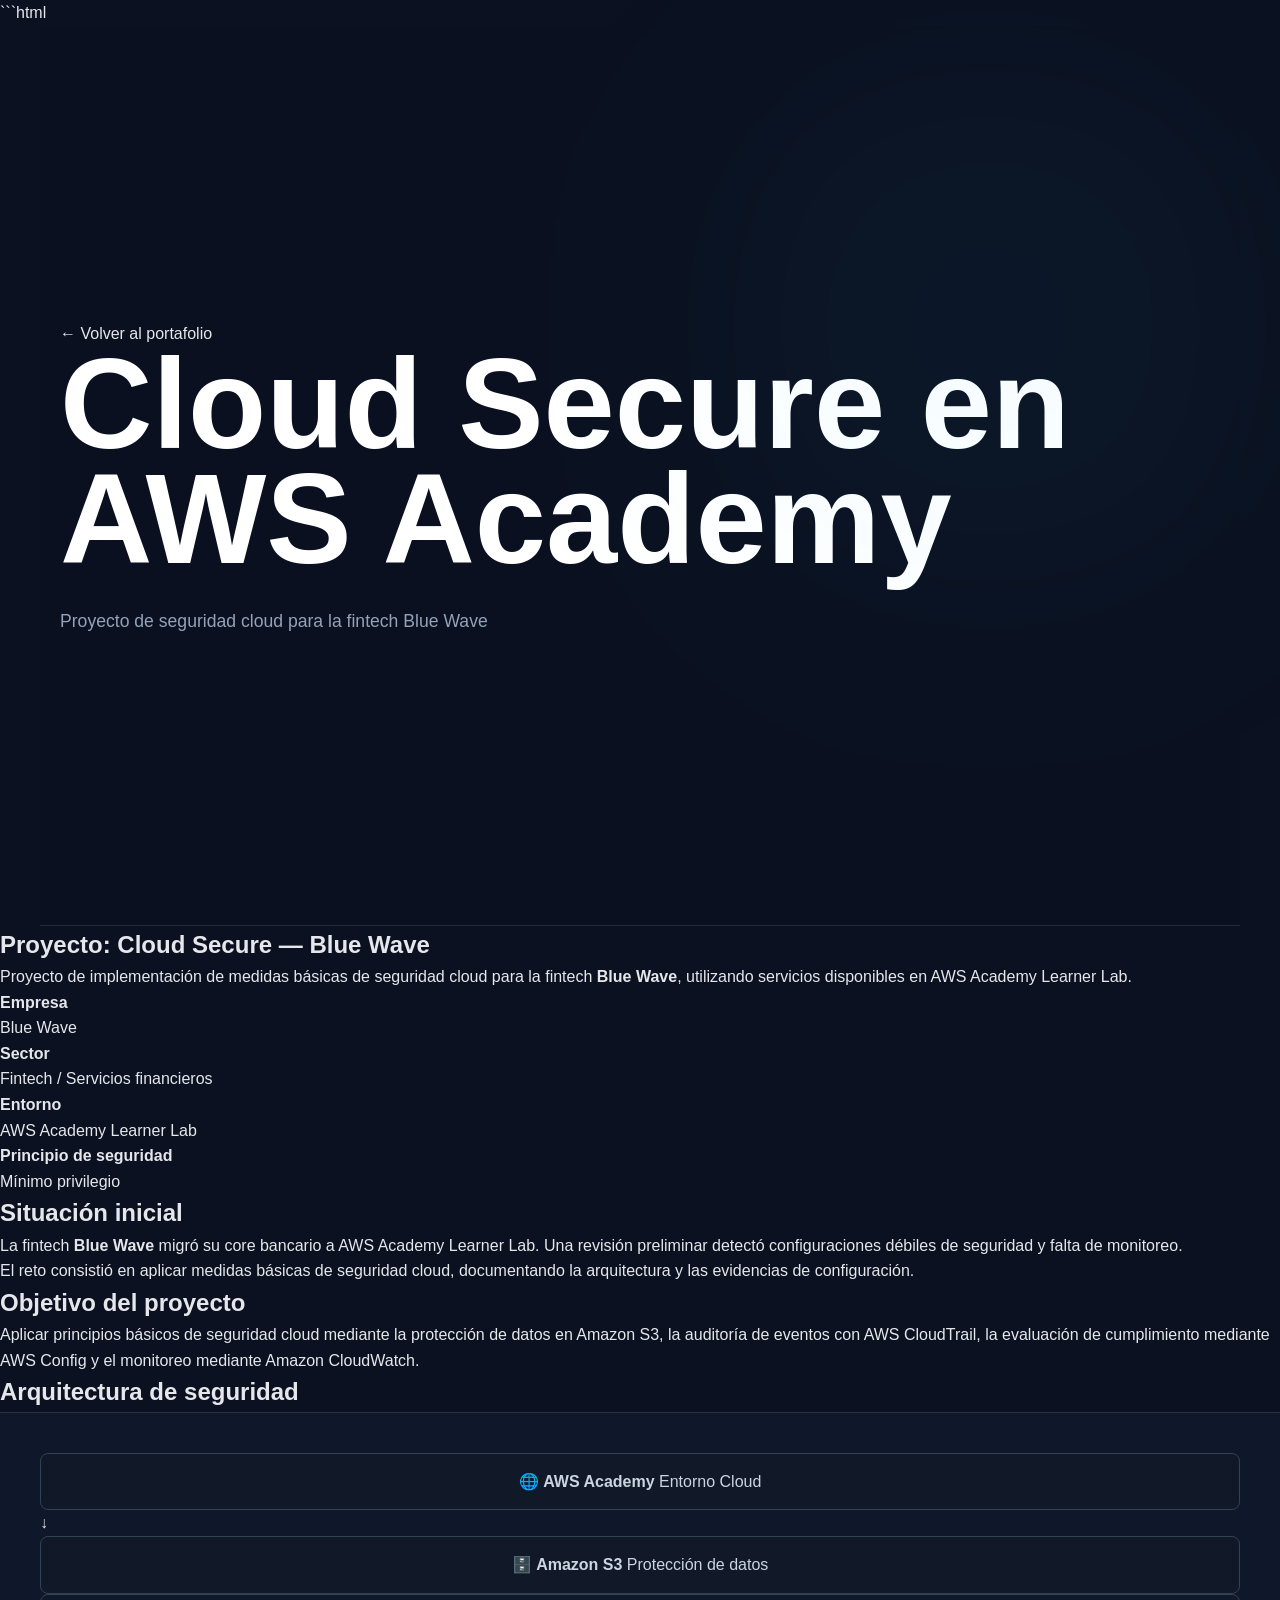
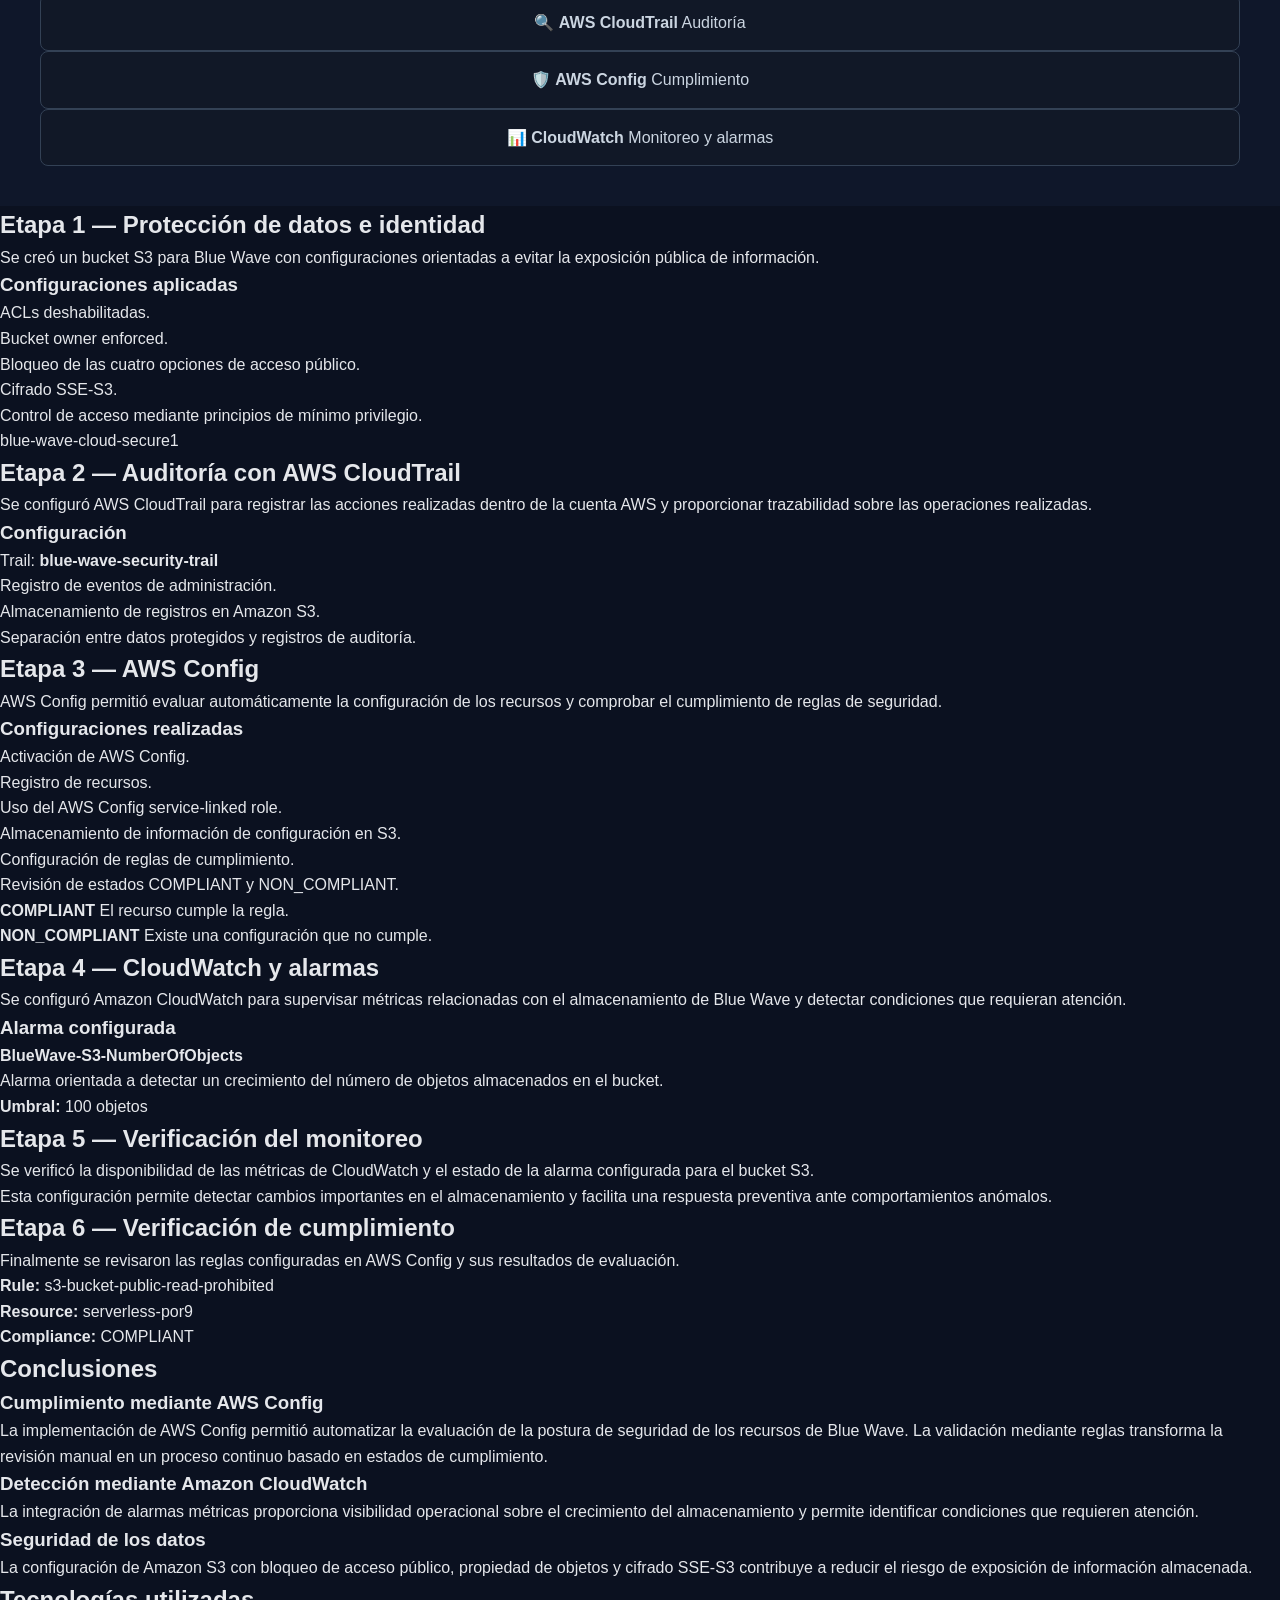
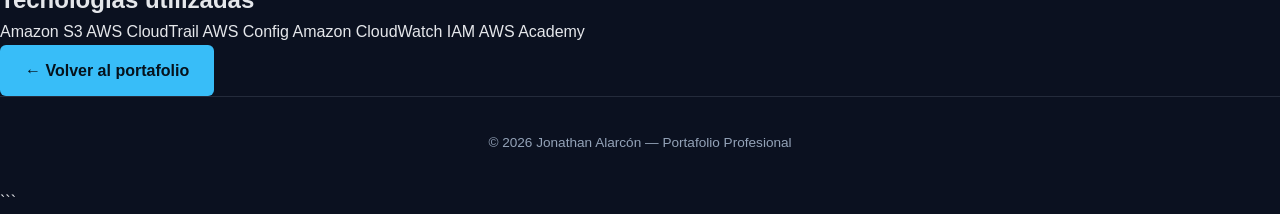
==== proyectos/cloud-secure.html @ 4b9383ff "Add Cloud Secure project HTML page This file contains the HTML structure for the 'Cloud Secure' proj" ====
```html
<!DOCTYPE html>
<html lang="es">
<head>
    <meta charset="UTF-8">
    <meta name="viewport" content="width=device-width, initial-scale=1.0">

    <title>Cloud Secure | Jonathan Alarcón</title>

    <link rel="stylesheet" href="../style.css">
</head>

<body>

    <!-- =========================
         ENCABEZADO
    ========================== -->
    <header class="hero">
        <div class="container">

            <a href="../index.html" class="back-link">
                ← Volver al portafolio
            </a>

            <h1>Cloud Secure en AWS Academy</h1>

            <p class="hero-subtitle">
                Proyecto de seguridad cloud para la fintech Blue Wave
            </p>

        </div>
    </header>


    <!-- =========================
         CONTENIDO PRINCIPAL
    ========================== -->
    <main class="container">

        <!-- INFORMACIÓN DEL PROYECTO -->
        <section class="project-section">

            <h2>Proyecto: Cloud Secure — Blue Wave</h2>

            <p>
                Proyecto de implementación de medidas básicas de seguridad
                cloud para la fintech <strong>Blue Wave</strong>, utilizando
                servicios disponibles en AWS Academy Learner Lab.
            </p>

            <div class="project-info">

                <div>
                    <strong>Empresa</strong>
                    <p>Blue Wave</p>
                </div>

                <div>
                    <strong>Sector</strong>
                    <p>Fintech / Servicios financieros</p>
                </div>

                <div>
                    <strong>Entorno</strong>
                    <p>AWS Academy Learner Lab</p>
                </div>

                <div>
                    <strong>Principio de seguridad</strong>
                    <p>Mínimo privilegio</p>
                </div>

            </div>

        </section>


        <!-- SITUACIÓN INICIAL -->
        <section class="project-section">

            <h2>Situación inicial</h2>

            <p>
                La fintech <strong>Blue Wave</strong> migró su core bancario
                a AWS Academy Learner Lab. Una revisión preliminar detectó
                configuraciones débiles de seguridad y falta de monitoreo.
            </p>

            <p>
                El reto consistió en aplicar medidas básicas de seguridad
                cloud, documentando la arquitectura y las evidencias de
                configuración.
            </p>

        </section>


        <!-- OBJETIVO -->
        <section class="project-section">

            <h2>Objetivo del proyecto</h2>

            <p>
                Aplicar principios básicos de seguridad cloud mediante la
                protección de datos en Amazon S3, la auditoría de eventos
                con AWS CloudTrail, la evaluación de cumplimiento mediante
                AWS Config y el monitoreo mediante Amazon CloudWatch.
            </p>

        </section>


        <!-- ARQUITECTURA -->
        <section class="project-section">

            <h2>Arquitectura de seguridad</h2>

            <div class="architecture">

                <div class="architecture-box">
                    🌐
                    <strong>AWS Academy</strong>
                    <span>Entorno Cloud</span>
                </div>

                <div class="architecture-arrow">↓</div>

                <div class="architecture-row">

                    <div class="architecture-box">
                        🗄️
                        <strong>Amazon S3</strong>
                        <span>Protección de datos</span>
                    </div>

                    <div class="architecture-box">
                        🔍
                        <strong>AWS CloudTrail</strong>
                        <span>Auditoría</span>
                    </div>

                    <div class="architecture-box">
                        🛡️
                        <strong>AWS Config</strong>
                        <span>Cumplimiento</span>
                    </div>

                    <div class="architecture-box">
                        📊
                        <strong>CloudWatch</strong>
                        <span>Monitoreo y alarmas</span>
                    </div>

                </div>

            </div>

        </section>


        <!-- ETAPA 1 -->
        <section class="project-section">

            <h2>Etapa 1 — Protección de datos e identidad</h2>

            <p>
                Se creó un bucket S3 para Blue Wave con configuraciones
                orientadas a evitar la exposición pública de información.
            </p>

            <h3>Configuraciones aplicadas</h3>

            <ul>
                <li>ACLs deshabilitadas.</li>
                <li>Bucket owner enforced.</li>
                <li>Bloqueo de las cuatro opciones de acceso público.</li>
                <li>Cifrado SSE-S3.</li>
                <li>Control de acceso mediante principios de mínimo privilegio.</li>
            </ul>

            <div class="code-box">
                blue-wave-cloud-secure1
            </div>

        </section>


        <!-- ETAPA 2 -->
        <section class="project-section">

            <h2>Etapa 2 — Auditoría con AWS CloudTrail</h2>

            <p>
                Se configuró AWS CloudTrail para registrar las acciones
                realizadas dentro de la cuenta AWS y proporcionar
                trazabilidad sobre las operaciones realizadas.
            </p>

            <h3>Configuración</h3>

            <ul>
                <li>Trail: <strong>blue-wave-security-trail</strong></li>
                <li>Registro de eventos de administración.</li>
                <li>Almacenamiento de registros en Amazon S3.</li>
                <li>Separación entre datos protegidos y registros de auditoría.</li>
            </ul>

        </section>


        <!-- ETAPA 3 -->
        <section class="project-section">

            <h2>Etapa 3 — AWS Config</h2>

            <p>
                AWS Config permitió evaluar automáticamente la configuración
                de los recursos y comprobar el cumplimiento de reglas de
                seguridad.
            </p>

            <h3>Configuraciones realizadas</h3>

            <ul>
                <li>Activación de AWS Config.</li>
                <li>Registro de recursos.</li>
                <li>Uso del AWS Config service-linked role.</li>
                <li>Almacenamiento de información de configuración en S3.</li>
                <li>Configuración de reglas de cumplimiento.</li>
                <li>Revisión de estados COMPLIANT y NON_COMPLIANT.</li>
            </ul>

            <div class="status-container">

                <div class="status compliant">
                    <strong>COMPLIANT</strong>
                    <span>El recurso cumple la regla.</span>
                </div>

                <div class="status non-compliant">
                    <strong>NON_COMPLIANT</strong>
                    <span>Existe una configuración que no cumple.</span>
                </div>

            </div>

        </section>


        <!-- ETAPA 4 -->
        <section class="project-section">

            <h2>Etapa 4 — CloudWatch y alarmas</h2>

            <p>
                Se configuró Amazon CloudWatch para supervisar métricas
                relacionadas con el almacenamiento de Blue Wave y detectar
                condiciones que requieran atención.
            </p>

            <h3>Alarma configurada</h3>

            <div class="alarm-card">

                <strong>BlueWave-S3-NumberOfObjects</strong>

                <p>
                    Alarma orientada a detectar un crecimiento del número
                    de objetos almacenados en el bucket.
                </p>

                <p>
                    <strong>Umbral:</strong> 100 objetos
                </p>

            </div>

        </section>


        <!-- ETAPA 5 -->
        <section class="project-section">

            <h2>Etapa 5 — Verificación del monitoreo</h2>

            <p>
                Se verificó la disponibilidad de las métricas de CloudWatch
                y el estado de la alarma configurada para el bucket S3.
            </p>

            <p>
                Esta configuración permite detectar cambios importantes en
                el almacenamiento y facilita una respuesta preventiva ante
                comportamientos anómalos.
            </p>

        </section>


        <!-- ETAPA 6 -->
        <section class="project-section">

            <h2>Etapa 6 — Verificación de cumplimiento</h2>

            <p>
                Finalmente se revisaron las reglas configuradas en AWS Config
                y sus resultados de evaluación.
            </p>

            <div class="compliance-example">

                <p>
                    <strong>Rule:</strong>
                    s3-bucket-public-read-prohibited
                </p>

                <p>
                    <strong>Resource:</strong>
                    serverless-por9
                </p>

                <p>
                    <strong>Compliance:</strong>
                    <span class="compliant-text">COMPLIANT</span>
                </p>

            </div>

        </section>


        <!-- CONCLUSIONES -->
        <section class="project-section">

            <h2>Conclusiones</h2>

            <h3>Cumplimiento mediante AWS Config</h3>

            <p>
                La implementación de AWS Config permitió automatizar la
                evaluación de la postura de seguridad de los recursos de
                Blue Wave. La validación mediante reglas transforma la
                revisión manual en un proceso continuo basado en estados
                de cumplimiento.
            </p>

            <h3>Detección mediante Amazon CloudWatch</h3>

            <p>
                La integración de alarmas métricas proporciona visibilidad
                operacional sobre el crecimiento del almacenamiento y permite
                identificar condiciones que requieren atención.
            </p>

            <h3>Seguridad de los datos</h3>

            <p>
                La configuración de Amazon S3 con bloqueo de acceso público,
                propiedad de objetos y cifrado SSE-S3 contribuye a reducir
                el riesgo de exposición de información almacenada.
            </p>

        </section>


        <!-- TECNOLOGÍAS -->
        <section class="project-section">

            <h2>Tecnologías utilizadas</h2>

            <div class="tech-list">

                <span>Amazon S3</span>
                <span>AWS CloudTrail</span>
                <span>AWS Config</span>
                <span>Amazon CloudWatch</span>
                <span>IAM</span>
                <span>AWS Academy</span>

            </div>

        </section>


        <!-- VOLVER -->
        <section class="project-navigation">

            <a href="../index.html" class="btn">
                ← Volver al portafolio
            </a>

        </section>

    </main>


    <!-- PIE -->
    <footer>

        <p>
            © 2026 Jonathan Alarcón — Portafolio Profesional
        </p>

    </footer>

</body>
</html>
```
---- style.css ----
* {
    margin: 0;
    padding: 0;
    box-sizing: border-box;
}

html {
    scroll-behavior: smooth;
}

body {
    font-family: Arial, Helvetica, sans-serif;
    background: #0b1120;
    color: #e5e7eb;
    line-height: 1.6;
}


/* =========================
   VARIABLES
========================= */

:root {
    --background: #0b1120;
    --background-light: #111827;
    --card: #172033;
    --primary: #38bdf8;
    --primary-dark: #0284c7;
    --secondary: #22d3ee;
    --text: #e5e7eb;
    --text-muted: #94a3b8;
    --border: rgba(148, 163, 184, 0.18);
}


/* =========================
   GENERAL
========================= */

a {
    color: inherit;
    text-decoration: none;
}

section {
    scroll-margin-top: 90px;
}


/* =========================
   NAVBAR
========================= */

header {
    position: fixed;
    top: 0;
    left: 0;
    width: 100%;
    z-index: 1000;

    background: rgba(11, 17, 32, 0.92);
    backdrop-filter: blur(10px);

    border-bottom: 1px solid var(--border);
}

.navbar {
    max-width: 1200px;
    margin: auto;

    padding: 20px;

    display: flex;
    justify-content: space-between;
    align-items: center;
}

.logo {
    font-size: 1.3rem;
    font-weight: bold;
    color: white;
}

.logo::before {
    content: "< ";
    color: var(--primary);
}

.logo::after {
    content: " />";
    color: var(--primary);
}

.nav-links {
    list-style: none;

    display: flex;
    gap: 25px;
}

.nav-links a {
    color: var(--text-muted);
    font-size: 0.95rem;

    transition: 0.3s;
}

.nav-links a:hover {
    color: var(--primary);
}


/* =========================
   HERO
========================= */

.hero {
    min-height: 100vh;

    display: flex;
    align-items: center;

    max-width: 1200px;
    margin: auto;

    padding: 120px 20px 80px;

    position: relative;
}

.hero::before {
    content: "";

    position: absolute;

    width: 400px;
    height: 400px;

    background: var(--primary);

    filter: blur(150px);

    opacity: 0.08;

    top: 100px;
    right: 50px;

    pointer-events: none;
}

.hero-content {
    max-width: 850px;
}

.hero-tag {
    color: var(--primary);

    font-size: 0.9rem;
    font-weight: bold;

    letter-spacing: 3px;

    margin-bottom: 20px;
}

.hero h1 {
    font-size: clamp(4rem, 10vw, 8rem);

    line-height: 0.9;

    margin-bottom: 30px;

    color: white;
}

.hero h1 span {
    color: var(--primary);
}

.hero h2 {
    font-size: 1.5rem;

    font-weight: normal;

    color: #cbd5e1;

    margin-bottom: 25px;
}

.hero p {
    max-width: 700px;

    color: var(--text-muted);

    font-size: 1.1rem;

    margin-bottom: 35px;
}


/* =========================
   BUTTONS
========================= */

.hero-buttons {
    display: flex;
    gap: 15px;

    flex-wrap: wrap;
}

.btn {
    display: inline-block;

    padding: 13px 25px;

    background: var(--primary);

    color: #06121c;

    font-weight: bold;

    border-radius: 6px;

    transition: 0.3s;
}

.btn:hover {
    background: var(--secondary);

    transform: translateY(-2px);
}

.btn-outline {
    background: transparent;

    border: 1px solid var(--primary);

    color: var(--primary);
}

.btn-outline:hover {
    background: var(--primary);

    color: #06121c;
}


/* =========================
   SECTIONS
========================= */

.section {
    max-width: 1200px;

    margin: auto;

    padding: 100px 20px;
}

.section-title {
    display: flex;

    align-items: center;

    gap: 15px;

    margin-bottom: 50px;
}

.section-title span {
    color: var(--primary);

    font-weight: bold;

    font-size: 0.9rem;
}

.section-title h2 {
    font-size: 2.5rem;

    color: white;
}


/* =========================
   ABOUT
========================= */

.about-content {
    max-width: 850px;
}

.about-content p {
    color: var(--text-muted);

    font-size: 1.05rem;

    margin-bottom: 20px;
}


/* =========================
   EXPERIENCE
========================= */

.experience-grid {
    display: grid;

    grid-template-columns:
        repeat(3, 1fr);

    gap: 20px;
}

.card {
    background: var(--card);

    border: 1px solid var(--border);

    border-radius: 10px;

    padding: 30px;

    transition: 0.3s;
}

.card:hover {
    transform: translateY(-5px);

    border-color: var(--primary);
}

.card h3 {
    color: white;

    font-size: 1.2rem;

    margin-bottom: 10px;
}

.card h4 {
    color: var(--primary);

    font-size: 0.9rem;

    margin-bottom: 20px;
}

.card p {
    color: var(--text-muted);
}


/* =========================
   SKILLS
========================= */

.skills-grid {
    display: grid;

    grid-template-columns:
        repeat(4, 1fr);

    gap: 20px;
}

.skill {
    background: var(--card);

    border: 1px solid var(--border);

    padding: 25px;

    border-radius: 10px;

    transition: 0.3s;
}

.skill:hover {
    border-color: var(--primary);

    transform: translateY(-4px);
}

.skill h3 {
    color: white;

    margin-bottom: 10px;
}

.skill p {
    color: var(--text-muted);

    font-size: 0.9rem;
}


/* =========================
   CERTIFICATIONS
========================= */

.certifications {
    display: grid;

    grid-template-columns:
        repeat(3, 1fr);

    gap: 20px;
}

.certification {
    padding: 25px;

    background: var(--card);

    border-left: 3px solid var(--primary);

    border-radius: 6px;
}

.certification strong {
    color: var(--primary);

    display: block;

    margin-bottom: 8px;
}

.certification p {
    color: var(--text-muted);
}


/* =========================
   PROJECT
========================= */

.projects-section {
    background: rgba(17, 24, 39, 0.35);
}

.project-card {
    background: var(--card);

    border: 1px solid var(--border);

    border-radius: 15px;

    overflow: hidden;
}

.project-header {
    padding: 40px;

    border-bottom: 1px solid var(--border);
}

.project-label {
    color: var(--primary);

    font-size: 0.8rem;

    letter-spacing: 2px;

    font-weight: bold;

    margin-bottom: 10px;
}

.project-header h3 {
    font-size: 3rem;

    color: white;

    margin-bottom: 5px;
}

.project-subtitle {
    color: var(--text-muted);

    font-size: 1.2rem;
}

.project-content {
    padding: 40px;

    display: grid;

    grid-template-columns:
        2fr 1fr;

    gap: 40px;
}

.project-description p {
    color: var(--text-muted);

    margin-bottom: 20px;
}

.project-technologies {
    display: flex;

    flex-wrap: wrap;

    gap: 10px;

    align-content: flex-start;
}

.project-technologies span {
    padding: 8px 12px;

    background: #0f172a;

    border: 1px solid var(--border);

    border-radius: 5px;

    color: var(--primary);

    font-size: 0.8rem;
}


/* =========================
   ARCHITECTURE
========================= */

.architecture {
    padding: 40px;

    background: #0f172a;

    border-top: 1px solid var(--border);
}

.architecture h4 {
    text-align: center;

    color: white;

    font-size: 1.4rem;

    margin-bottom: 30px;
}

.architecture-flow {
    display: flex;

    flex-direction: column;

    align-items: center;

    gap: 10px;
}

.architecture-box {
    min-width: 230px;

    padding: 15px 25px;

    text-align: center;

    background: var(--background-light);

    border: 1px solid #334155;

    border-radius: 8px;

    color: #cbd5e1;
}

.architecture-box.highlight {
    border-color: var(--primary);

    color: var(--primary);

    box-shadow:
        0 0 20px
        rgba(56, 189, 248, 0.08);
}

.arrow {
    color: var(--primary);

    font-size: 1.4rem;
}

.services {
    display: flex;

    gap: 30px;

    width: 100%;

    justify-content: center;
}


/* =========================
   PROJECT FOOTER
========================= */

.project-footer {
    padding: 30px 40px;

    border-top: 1px solid var(--border);

    display: flex;

    align-items: center;

    justify-content: space-between;
}

.project-footer p {
    color: var(--text-muted);
}


/* =========================
   CONTACT
========================= */

.contact-section {
    text-align: center;
}

.contact-content {
    max-width: 650px;

    margin: auto;
}

.contact-content h3 {
    font-size: 2.5rem;

    color: white;

    margin-bottom: 20px;
}

.contact-content p {
    color: var(--text-muted);

    margin-bottom: 30px;
}


/* =========================
   FOOTER
========================= */

footer {
    padding: 30px 20px;

    text-align: center;

    border-top: 1px solid var(--border);

    color: var(--text-muted);

    font-size: 0.85rem;
}

footer p {
    margin: 5px;
}


/* =========================
   RESPONSIVE
========================= */

@media (max-width: 900px) {

    .nav-links {
        display: none;
    }

    .experience-grid {
        grid-template-columns: 1fr;
    }

    .skills-grid {
        grid-template-columns:
            repeat(2, 1fr);
    }

    .certifications {
        grid-template-columns:
            repeat(2, 1fr);
    }

    .project-content {
        grid-template-columns: 1fr;
    }

}


@media (max-width: 600px) {

    .hero h1 {
        font-size: 4rem;
    }

    .hero h2 {
        font-size: 1.2rem;
    }

    .section {
        padding: 70px 20px;
    }

    .section-title h2 {
        font-size: 2rem;
    }

    .skills-grid {
        grid-template-columns: 1fr;
    }

    .certifications {
        grid-template-columns: 1fr;
    }

    .services {
        flex-direction: column;

        align-items: center;
    }

    .project-header,
    .project-content,
    .architecture {
        padding: 25px;
    }

    .project-header h3 {
        font-size: 2.3rem;
    }

    .project-footer {
        padding: 25px;

        flex-direction: column;

        gap: 20px;
    }

}
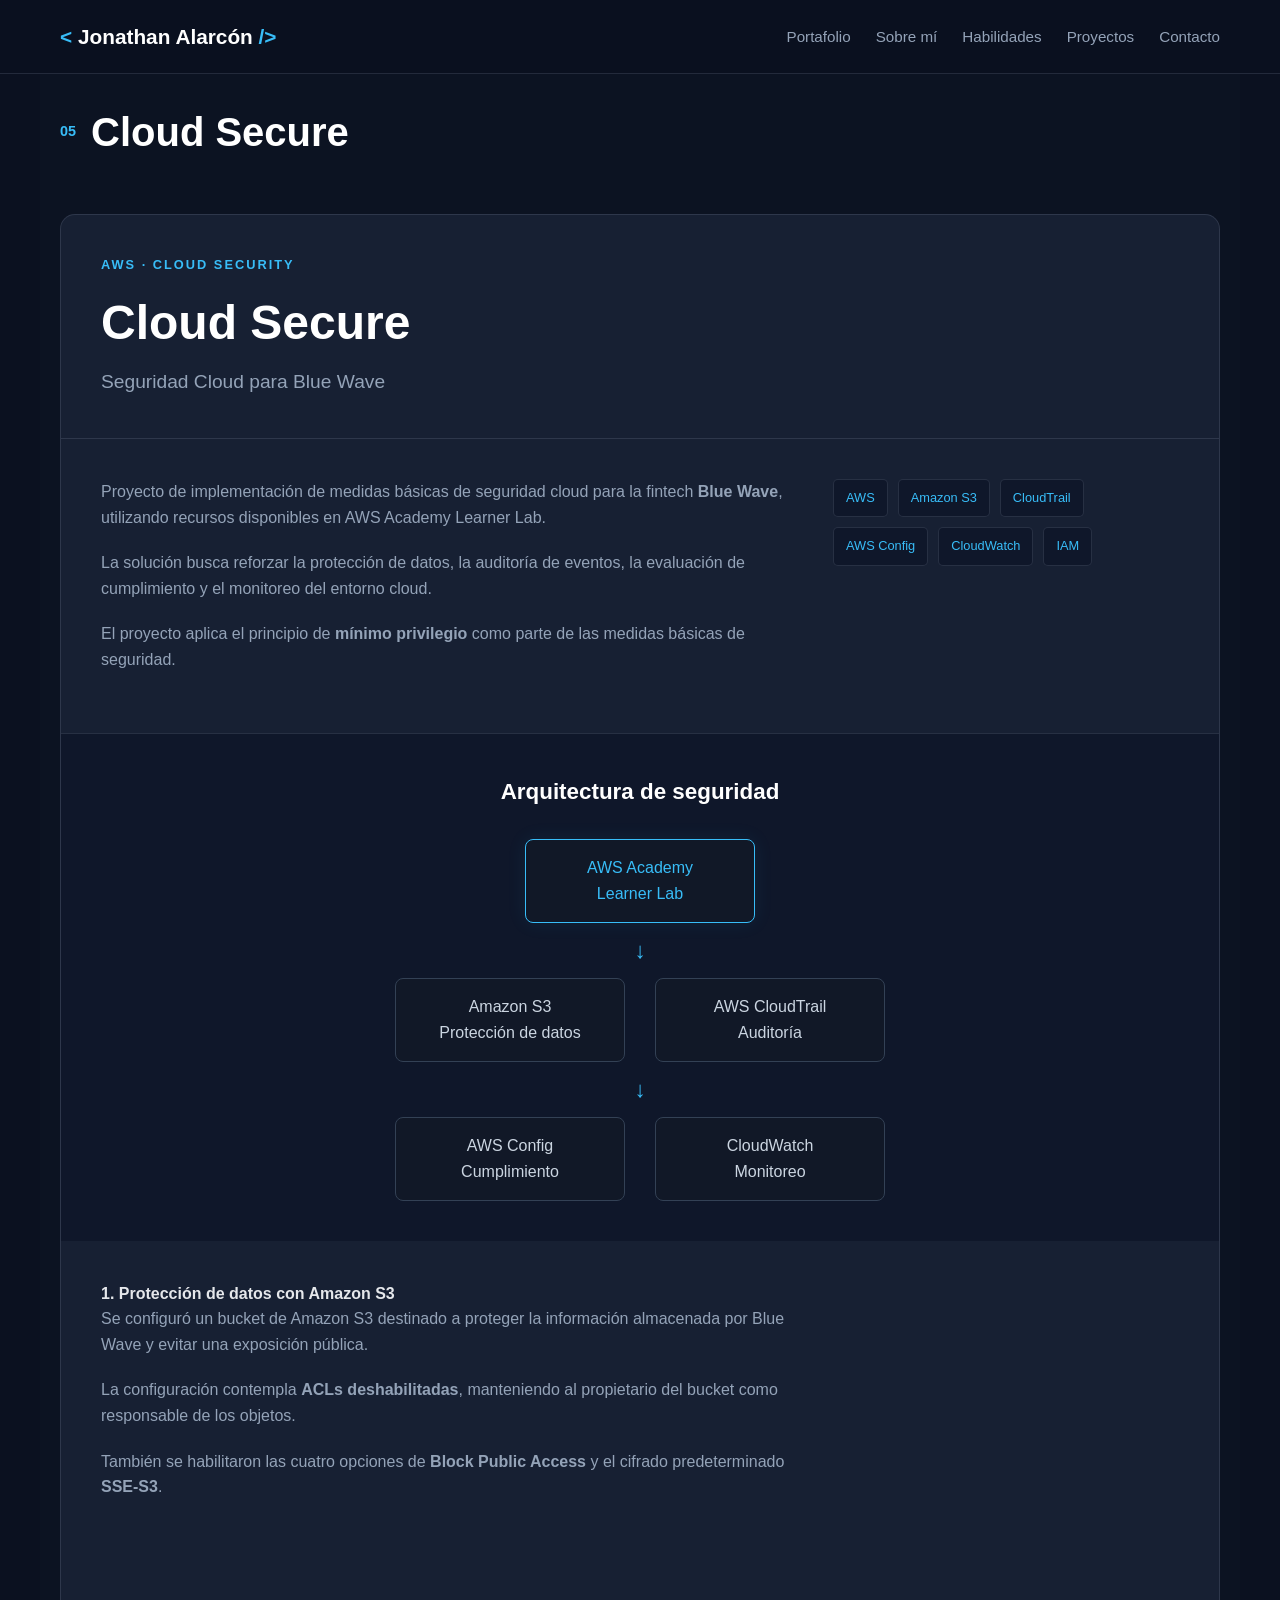
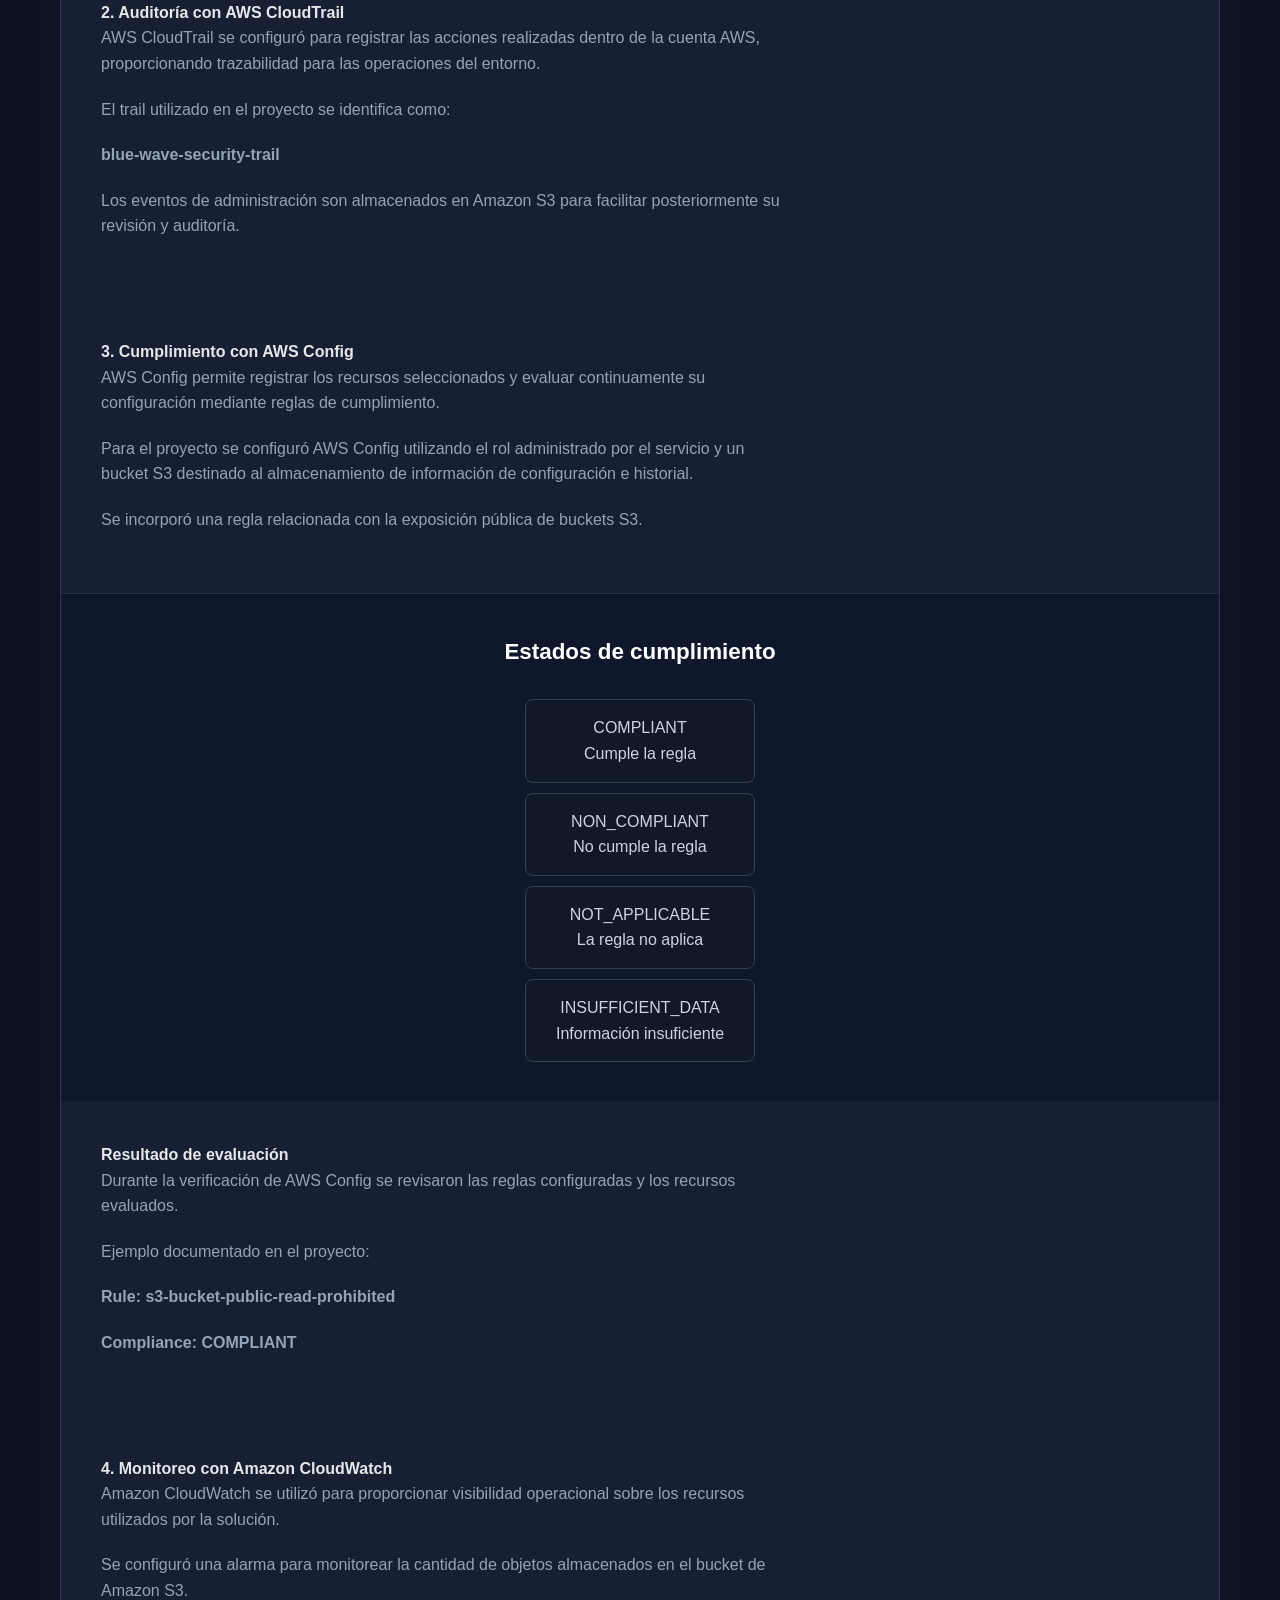
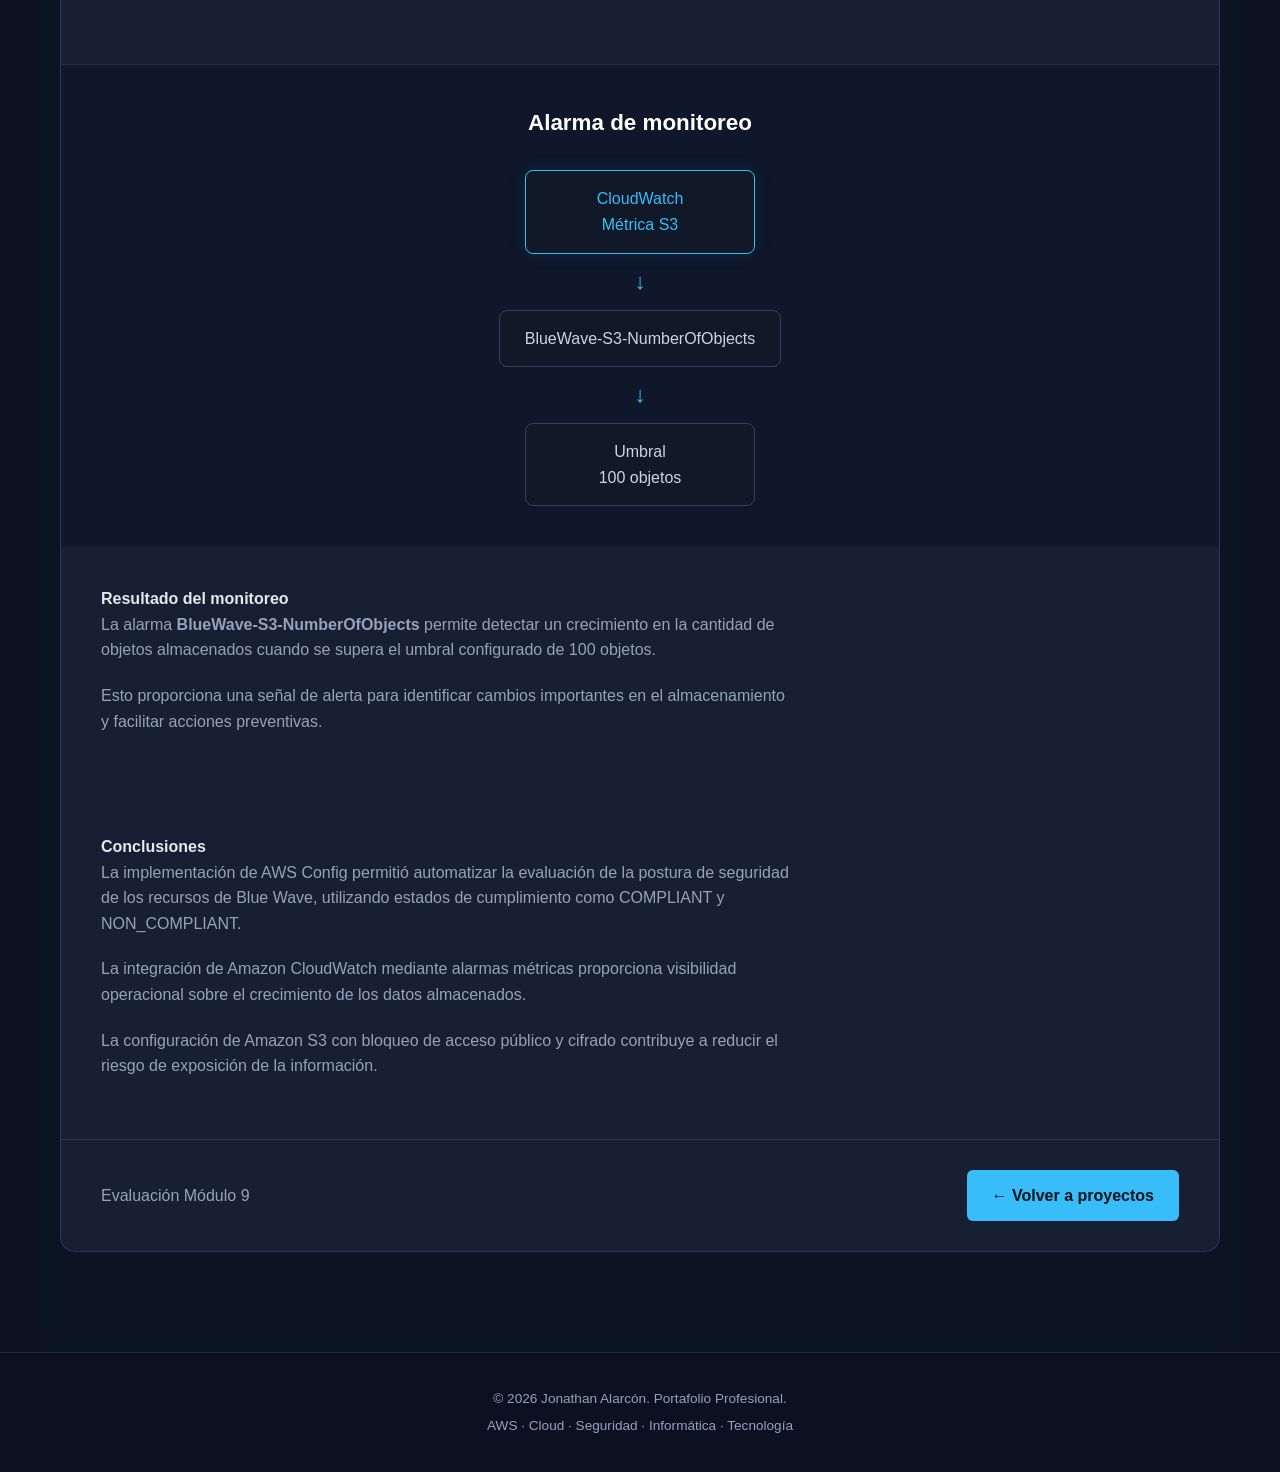
==== commit 5dbfdb4a: "Refactor cloud-secure.html structure and content" ====
--- a/proyectos/cloud-secure.html
+++ b/proyectos/cloud-secure.html
@@ -1,408 +1,681 @@
-```html
 <!DOCTYPE html>
 <html lang="es">
+
 <head>
+
     <meta charset="UTF-8">
+
     <meta name="viewport" content="width=device-width, initial-scale=1.0">
 
     <title>Cloud Secure | Jonathan Alarcón</title>
 
+    <meta name="description"
+          content="Proyecto Cloud Secure en AWS Academy para la fintech Blue Wave. Seguridad, auditoría, cumplimiento y monitoreo cloud.">
+
     <link rel="stylesheet" href="../style.css">
+
 </head>
 
+
 <body>
 
     <!-- =========================
-         ENCABEZADO
+         NAVEGACIÓN
     ========================== -->
-    <header class="hero">
-        <div class="container">
-
-            <a href="../index.html" class="back-link">
-                ← Volver al portafolio
-            </a>
-
-            <h1>Cloud Secure en AWS Academy</h1>
-
-            <p class="hero-subtitle">
-                Proyecto de seguridad cloud para la fintech Blue Wave
-            </p>
-
-        </div>
+
+    <header>
+
+        <nav class="navbar">
+
+            <div class="logo">
+                Jonathan Alarcón
+            </div>
+
+            <ul class="nav-links">
+
+                <li>
+                    <a href="../index.html">
+                        Portafolio
+                    </a>
+                </li>
+
+                <li>
+                    <a href="../index.html#sobre-mi">
+                        Sobre mí
+                    </a>
+                </li>
+
+                <li>
+                    <a href="../index.html#habilidades">
+                        Habilidades
+                    </a>
+                </li>
+
+                <li>
+                    <a href="../index.html#proyectos">
+                        Proyectos
+                    </a>
+                </li>
+
+                <li>
+                    <a href="../index.html#contacto">
+                        Contacto
+                    </a>
+                </li>
+
+            </ul>
+
+        </nav>
+
     </header>
 
 
+    <main>
+
+        <!-- =========================
+             CABECERA DEL PROYECTO
+        ========================== -->
+
+        <section class="section projects-section">
+
+            <div class="section-title">
+
+                <span>05</span>
+
+                <h2>Cloud Secure</h2>
+
+            </div>
+
+
+            <article class="project-card">
+
+
+                <!-- =========================
+                     PROJECT HEADER
+                ========================== -->
+
+                <div class="project-header">
+
+                    <p class="project-label">
+                        AWS · CLOUD SECURITY
+                    </p>
+
+                    <h3>
+                        Cloud Secure
+                    </h3>
+
+                    <p class="project-subtitle">
+                        Seguridad Cloud para Blue Wave
+                    </p>
+
+                </div>
+
+
+                <!-- =========================
+                     PROJECT CONTENT
+                ========================== -->
+
+                <div class="project-content">
+
+
+                    <div class="project-description">
+
+                        <p>
+                            Proyecto de implementación de medidas básicas
+                            de seguridad cloud para la fintech
+                            <strong>Blue Wave</strong>, utilizando
+                            recursos disponibles en AWS Academy Learner Lab.
+                        </p>
+
+                        <p>
+                            La solución busca reforzar la protección de datos,
+                            la auditoría de eventos, la evaluación de
+                            cumplimiento y el monitoreo del entorno cloud.
+                        </p>
+
+                        <p>
+                            El proyecto aplica el principio de
+                            <strong>mínimo privilegio</strong> como parte
+                            de las medidas básicas de seguridad.
+                        </p>
+
+                    </div>
+
+
+                    <!-- TECNOLOGÍAS -->
+
+                    <div class="project-technologies">
+
+                        <span>AWS</span>
+
+                        <span>Amazon S3</span>
+
+                        <span>CloudTrail</span>
+
+                        <span>AWS Config</span>
+
+                        <span>CloudWatch</span>
+
+                        <span>IAM</span>
+
+                    </div>
+
+                </div>
+
+
+                <!-- =========================
+                     ARQUITECTURA
+                ========================== -->
+
+                <div class="architecture">
+
+                    <h4>
+                        Arquitectura de seguridad
+                    </h4>
+
+
+                    <div class="architecture-flow">
+
+
+                        <div class="architecture-box highlight">
+
+                            AWS Academy
+
+                            <br>
+
+                            Learner Lab
+
+                        </div>
+
+
+                        <div class="arrow">
+                            ↓
+                        </div>
+
+
+                        <div class="services">
+
+
+                            <div class="architecture-box">
+
+                                Amazon S3
+
+                                <br>
+
+                                Protección de datos
+
+                            </div>
+
+
+                            <div class="architecture-box">
+
+                                AWS CloudTrail
+
+                                <br>
+
+                                Auditoría
+
+                            </div>
+
+
+                        </div>
+
+
+                        <div class="arrow">
+                            ↓
+                        </div>
+
+
+                        <div class="services">
+
+
+                            <div class="architecture-box">
+
+                                AWS Config
+
+                                <br>
+
+                                Cumplimiento
+
+                            </div>
+
+
+                            <div class="architecture-box">
+
+                                CloudWatch
+
+                                <br>
+
+                                Monitoreo
+
+                            </div>
+
+
+                        </div>
+
+
+                    </div>
+
+                </div>
+
+
+                <!-- =========================
+                     ETAPA 1 - S3
+                ========================== -->
+
+                <div class="project-content">
+
+                    <div class="project-description">
+
+                        <h4>
+                            1. Protección de datos con Amazon S3
+                        </h4>
+
+                        <p>
+                            Se configuró un bucket de Amazon S3 destinado
+                            a proteger la información almacenada por
+                            Blue Wave y evitar una exposición pública.
+                        </p>
+
+                        <p>
+                            La configuración contempla
+                            <strong>ACLs deshabilitadas</strong>,
+                            manteniendo al propietario del bucket como
+                            responsable de los objetos.
+                        </p>
+
+                        <p>
+                            También se habilitaron las cuatro opciones de
+                            <strong>Block Public Access</strong> y el
+                            cifrado predeterminado
+                            <strong>SSE-S3</strong>.
+                        </p>
+
+                    </div>
+
+                </div>
+
+
+                <!-- =========================
+                     ETAPA 2 - CLOUDTRAIL
+                ========================== -->
+
+                <div class="project-content">
+
+                    <div class="project-description">
+
+                        <h4>
+                            2. Auditoría con AWS CloudTrail
+                        </h4>
+
+                        <p>
+                            AWS CloudTrail se configuró para registrar
+                            las acciones realizadas dentro de la cuenta
+                            AWS, proporcionando trazabilidad para las
+                            operaciones del entorno.
+                        </p>
+
+                        <p>
+                            El trail utilizado en el proyecto se
+                            identifica como:
+                        </p>
+
+                        <p>
+                            <strong>blue-wave-security-trail</strong>
+                        </p>
+
+                        <p>
+                            Los eventos de administración son almacenados
+                            en Amazon S3 para facilitar posteriormente
+                            su revisión y auditoría.
+                        </p>
+
+                    </div>
+
+                </div>
+
+
+                <!-- =========================
+                     ETAPA 3 - AWS CONFIG
+                ========================== -->
+
+                <div class="project-content">
+
+                    <div class="project-description">
+
+                        <h4>
+                            3. Cumplimiento con AWS Config
+                        </h4>
+
+                        <p>
+                            AWS Config permite registrar los recursos
+                            seleccionados y evaluar continuamente su
+                            configuración mediante reglas de cumplimiento.
+                        </p>
+
+                        <p>
+                            Para el proyecto se configuró AWS Config
+                            utilizando el rol administrado por el servicio
+                            y un bucket S3 destinado al almacenamiento de
+                            información de configuración e historial.
+                        </p>
+
+                        <p>
+                            Se incorporó una regla relacionada con la
+                            exposición pública de buckets S3.
+                        </p>
+
+                    </div>
+
+                </div>
+
+
+                <!-- =========================
+                     COMPLIANCE
+                ========================== -->
+
+                <div class="architecture">
+
+                    <h4>
+                        Estados de cumplimiento
+                    </h4>
+
+
+                    <div class="architecture-flow">
+
+
+                        <div class="architecture-box">
+
+                            COMPLIANT
+
+                            <br>
+
+                            Cumple la regla
+
+                        </div>
+
+
+                        <div class="architecture-box">
+
+                            NON_COMPLIANT
+
+                            <br>
+
+                            No cumple la regla
+
+                        </div>
+
+
+                        <div class="architecture-box">
+
+                            NOT_APPLICABLE
+
+                            <br>
+
+                            La regla no aplica
+
+                        </div>
+
+
+                        <div class="architecture-box">
+
+                            INSUFFICIENT_DATA
+
+                            <br>
+
+                            Información insuficiente
+
+                        </div>
+
+
+                    </div>
+
+                </div>
+
+
+                <!-- =========================
+                     EJEMPLO CONFIG
+                ========================== -->
+
+                <div class="project-content">
+
+                    <div class="project-description">
+
+                        <h4>
+                            Resultado de evaluación
+                        </h4>
+
+                        <p>
+                            Durante la verificación de AWS Config se
+                            revisaron las reglas configuradas y los
+                            recursos evaluados.
+                        </p>
+
+                        <p>
+                            Ejemplo documentado en el proyecto:
+                        </p>
+
+                        <p>
+                            <strong>
+                                Rule:
+                                s3-bucket-public-read-prohibited
+                            </strong>
+                        </p>
+
+                        <p>
+                            <strong>
+                                Compliance:
+                                COMPLIANT
+                            </strong>
+                        </p>
+
+                    </div>
+
+                </div>
+
+
+                <!-- =========================
+                     ETAPA 4 - CLOUDWATCH
+                ========================== -->
+
+                <div class="project-content">
+
+                    <div class="project-description">
+
+                        <h4>
+                            4. Monitoreo con Amazon CloudWatch
+                        </h4>
+
+                        <p>
+                            Amazon CloudWatch se utilizó para proporcionar
+                            visibilidad operacional sobre los recursos
+                            utilizados por la solución.
+                        </p>
+
+                        <p>
+                            Se configuró una alarma para monitorear la
+                            cantidad de objetos almacenados en el bucket
+                            de Amazon S3.
+                        </p>
+
+                    </div>
+
+                </div>
+
+
+                <!-- =========================
+                     ALARMA
+                ========================== -->
+
+                <div class="architecture">
+
+                    <h4>
+                        Alarma de monitoreo
+                    </h4>
+
+
+                    <div class="architecture-flow">
+
+
+                        <div class="architecture-box highlight">
+
+                            CloudWatch
+
+                            <br>
+
+                            Métrica S3
+
+                        </div>
+
+
+                        <div class="arrow">
+                            ↓
+                        </div>
+
+
+                        <div class="architecture-box">
+
+                            BlueWave-S3-NumberOfObjects
+
+                        </div>
+
+
+                        <div class="arrow">
+                            ↓
+                        </div>
+
+
+                        <div class="architecture-box">
+
+                            Umbral
+
+                            <br>
+
+                            100 objetos
+
+                        </div>
+
+
+                    </div>
+
+                </div>
+
+
+                <!-- =========================
+                     RESULTADO
+                ========================== -->
+
+                <div class="project-content">
+
+                    <div class="project-description">
+
+                        <h4>
+                            Resultado del monitoreo
+                        </h4>
+
+                        <p>
+                            La alarma
+                            <strong>BlueWave-S3-NumberOfObjects</strong>
+                            permite detectar un crecimiento en la cantidad
+                            de objetos almacenados cuando se supera el
+                            umbral configurado de 100 objetos.
+                        </p>
+
+                        <p>
+                            Esto proporciona una señal de alerta para
+                            identificar cambios importantes en el
+                            almacenamiento y facilitar acciones preventivas.
+                        </p>
+
+                    </div>
+
+                </div>
+
+
+                <!-- =========================
+                     CONCLUSIONES
+                ========================== -->
+
+                <div class="project-content">
+
+                    <div class="project-description">
+
+                        <h4>
+                            Conclusiones
+                        </h4>
+
+                        <p>
+                            La implementación de AWS Config permitió
+                            automatizar la evaluación de la postura de
+                            seguridad de los recursos de Blue Wave,
+                            utilizando estados de cumplimiento como
+                            COMPLIANT y NON_COMPLIANT.
+                        </p>
+
+                        <p>
+                            La integración de Amazon CloudWatch mediante
+                            alarmas métricas proporciona visibilidad
+                            operacional sobre el crecimiento de los datos
+                            almacenados.
+                        </p>
+
+                        <p>
+                            La configuración de Amazon S3 con bloqueo de
+                            acceso público y cifrado contribuye a reducir
+                            el riesgo de exposición de la información.
+                        </p>
+
+                    </div>
+
+                </div>
+
+
+                <!-- =========================
+                     FOOTER DEL PROYECTO
+                ========================== -->
+
+                <div class="project-footer">
+
+                    <p>
+                        Evaluación Módulo 9
+                    </p>
+
+
+                    <a href="../index.html#proyectos"
+                       class="btn">
+
+                        ← Volver a proyectos
+
+                    </a>
+
+                </div>
+
+
+            </article>
+
+        </section>
+
+    </main>
+
+
     <!-- =========================
-         CONTENIDO PRINCIPAL
+         FOOTER
     ========================== -->
-    <main class="container">
-
-        <!-- INFORMACIÓN DEL PROYECTO -->
-        <section class="project-section">
-
-            <h2>Proyecto: Cloud Secure — Blue Wave</h2>
-
-            <p>
-                Proyecto de implementación de medidas básicas de seguridad
-                cloud para la fintech <strong>Blue Wave</strong>, utilizando
-                servicios disponibles en AWS Academy Learner Lab.
-            </p>
-
-            <div class="project-info">
-
-                <div>
-                    <strong>Empresa</strong>
-                    <p>Blue Wave</p>
-                </div>
-
-                <div>
-                    <strong>Sector</strong>
-                    <p>Fintech / Servicios financieros</p>
-                </div>
-
-                <div>
-                    <strong>Entorno</strong>
-                    <p>AWS Academy Learner Lab</p>
-                </div>
-
-                <div>
-                    <strong>Principio de seguridad</strong>
-                    <p>Mínimo privilegio</p>
-                </div>
-
-            </div>
-
-        </section>
-
-
-        <!-- SITUACIÓN INICIAL -->
-        <section class="project-section">
-
-            <h2>Situación inicial</h2>
-
-            <p>
-                La fintech <strong>Blue Wave</strong> migró su core bancario
-                a AWS Academy Learner Lab. Una revisión preliminar detectó
-                configuraciones débiles de seguridad y falta de monitoreo.
-            </p>
-
-            <p>
-                El reto consistió en aplicar medidas básicas de seguridad
-                cloud, documentando la arquitectura y las evidencias de
-                configuración.
-            </p>
-
-        </section>
-
-
-        <!-- OBJETIVO -->
-        <section class="project-section">
-
-            <h2>Objetivo del proyecto</h2>
-
-            <p>
-                Aplicar principios básicos de seguridad cloud mediante la
-                protección de datos en Amazon S3, la auditoría de eventos
-                con AWS CloudTrail, la evaluación de cumplimiento mediante
-                AWS Config y el monitoreo mediante Amazon CloudWatch.
-            </p>
-
-        </section>
-
-
-        <!-- ARQUITECTURA -->
-        <section class="project-section">
-
-            <h2>Arquitectura de seguridad</h2>
-
-            <div class="architecture">
-
-                <div class="architecture-box">
-                    🌐
-                    <strong>AWS Academy</strong>
-                    <span>Entorno Cloud</span>
-                </div>
-
-                <div class="architecture-arrow">↓</div>
-
-                <div class="architecture-row">
-
-                    <div class="architecture-box">
-                        🗄️
-                        <strong>Amazon S3</strong>
-                        <span>Protección de datos</span>
-                    </div>
-
-                    <div class="architecture-box">
-                        🔍
-                        <strong>AWS CloudTrail</strong>
-                        <span>Auditoría</span>
-                    </div>
-
-                    <div class="architecture-box">
-                        🛡️
-                        <strong>AWS Config</strong>
-                        <span>Cumplimiento</span>
-                    </div>
-
-                    <div class="architecture-box">
-                        📊
-                        <strong>CloudWatch</strong>
-                        <span>Monitoreo y alarmas</span>
-                    </div>
-
-                </div>
-
-            </div>
-
-        </section>
-
-
-        <!-- ETAPA 1 -->
-        <section class="project-section">
-
-            <h2>Etapa 1 — Protección de datos e identidad</h2>
-
-            <p>
-                Se creó un bucket S3 para Blue Wave con configuraciones
-                orientadas a evitar la exposición pública de información.
-            </p>
-
-            <h3>Configuraciones aplicadas</h3>
-
-            <ul>
-                <li>ACLs deshabilitadas.</li>
-                <li>Bucket owner enforced.</li>
-                <li>Bloqueo de las cuatro opciones de acceso público.</li>
-                <li>Cifrado SSE-S3.</li>
-                <li>Control de acceso mediante principios de mínimo privilegio.</li>
-            </ul>
-
-            <div class="code-box">
-                blue-wave-cloud-secure1
-            </div>
-
-        </section>
-
-
-        <!-- ETAPA 2 -->
-        <section class="project-section">
-
-            <h2>Etapa 2 — Auditoría con AWS CloudTrail</h2>
-
-            <p>
-                Se configuró AWS CloudTrail para registrar las acciones
-                realizadas dentro de la cuenta AWS y proporcionar
-                trazabilidad sobre las operaciones realizadas.
-            </p>
-
-            <h3>Configuración</h3>
-
-            <ul>
-                <li>Trail: <strong>blue-wave-security-trail</strong></li>
-                <li>Registro de eventos de administración.</li>
-                <li>Almacenamiento de registros en Amazon S3.</li>
-                <li>Separación entre datos protegidos y registros de auditoría.</li>
-            </ul>
-
-        </section>
-
-
-        <!-- ETAPA 3 -->
-        <section class="project-section">
-
-            <h2>Etapa 3 — AWS Config</h2>
-
-            <p>
-                AWS Config permitió evaluar automáticamente la configuración
-                de los recursos y comprobar el cumplimiento de reglas de
-                seguridad.
-            </p>
-
-            <h3>Configuraciones realizadas</h3>
-
-            <ul>
-                <li>Activación de AWS Config.</li>
-                <li>Registro de recursos.</li>
-                <li>Uso del AWS Config service-linked role.</li>
-                <li>Almacenamiento de información de configuración en S3.</li>
-                <li>Configuración de reglas de cumplimiento.</li>
-                <li>Revisión de estados COMPLIANT y NON_COMPLIANT.</li>
-            </ul>
-
-            <div class="status-container">
-
-                <div class="status compliant">
-                    <strong>COMPLIANT</strong>
-                    <span>El recurso cumple la regla.</span>
-                </div>
-
-                <div class="status non-compliant">
-                    <strong>NON_COMPLIANT</strong>
-                    <span>Existe una configuración que no cumple.</span>
-                </div>
-
-            </div>
-
-        </section>
-
-
-        <!-- ETAPA 4 -->
-        <section class="project-section">
-
-            <h2>Etapa 4 — CloudWatch y alarmas</h2>
-
-            <p>
-                Se configuró Amazon CloudWatch para supervisar métricas
-                relacionadas con el almacenamiento de Blue Wave y detectar
-                condiciones que requieran atención.
-            </p>
-
-            <h3>Alarma configurada</h3>
-
-            <div class="alarm-card">
-
-                <strong>BlueWave-S3-NumberOfObjects</strong>
-
-                <p>
-                    Alarma orientada a detectar un crecimiento del número
-                    de objetos almacenados en el bucket.
-                </p>
-
-                <p>
-                    <strong>Umbral:</strong> 100 objetos
-                </p>
-
-            </div>
-
-        </section>
-
-
-        <!-- ETAPA 5 -->
-        <section class="project-section">
-
-            <h2>Etapa 5 — Verificación del monitoreo</h2>
-
-            <p>
-                Se verificó la disponibilidad de las métricas de CloudWatch
-                y el estado de la alarma configurada para el bucket S3.
-            </p>
-
-            <p>
-                Esta configuración permite detectar cambios importantes en
-                el almacenamiento y facilita una respuesta preventiva ante
-                comportamientos anómalos.
-            </p>
-
-        </section>
-
-
-        <!-- ETAPA 6 -->
-        <section class="project-section">
-
-            <h2>Etapa 6 — Verificación de cumplimiento</h2>
-
-            <p>
-                Finalmente se revisaron las reglas configuradas en AWS Config
-                y sus resultados de evaluación.
-            </p>
-
-            <div class="compliance-example">
-
-                <p>
-                    <strong>Rule:</strong>
-                    s3-bucket-public-read-prohibited
-                </p>
-
-                <p>
-                    <strong>Resource:</strong>
-                    serverless-por9
-                </p>
-
-                <p>
-                    <strong>Compliance:</strong>
-                    <span class="compliant-text">COMPLIANT</span>
-                </p>
-
-            </div>
-
-        </section>
-
-
-        <!-- CONCLUSIONES -->
-        <section class="project-section">
-
-            <h2>Conclusiones</h2>
-
-            <h3>Cumplimiento mediante AWS Config</h3>
-
-            <p>
-                La implementación de AWS Config permitió automatizar la
-                evaluación de la postura de seguridad de los recursos de
-                Blue Wave. La validación mediante reglas transforma la
-                revisión manual en un proceso continuo basado en estados
-                de cumplimiento.
-            </p>
-
-            <h3>Detección mediante Amazon CloudWatch</h3>
-
-            <p>
-                La integración de alarmas métricas proporciona visibilidad
-                operacional sobre el crecimiento del almacenamiento y permite
-                identificar condiciones que requieren atención.
-            </p>
-
-            <h3>Seguridad de los datos</h3>
-
-            <p>
-                La configuración de Amazon S3 con bloqueo de acceso público,
-                propiedad de objetos y cifrado SSE-S3 contribuye a reducir
-                el riesgo de exposición de información almacenada.
-            </p>
-
-        </section>
-
-
-        <!-- TECNOLOGÍAS -->
-        <section class="project-section">
-
-            <h2>Tecnologías utilizadas</h2>
-
-            <div class="tech-list">
-
-                <span>Amazon S3</span>
-                <span>AWS CloudTrail</span>
-                <span>AWS Config</span>
-                <span>Amazon CloudWatch</span>
-                <span>IAM</span>
-                <span>AWS Academy</span>
-
-            </div>
-
-        </section>
-
-
-        <!-- VOLVER -->
-        <section class="project-navigation">
-
-            <a href="../index.html" class="btn">
-                ← Volver al portafolio
-            </a>
-
-        </section>
-
-    </main>
-
-
-    <!-- PIE -->
+
     <footer>
 
         <p>
-            © 2026 Jonathan Alarcón — Portafolio Profesional
+            © 2026 Jonathan Alarcón.
+            Portafolio Profesional.
         </p>
 
+        <p>
+            AWS · Cloud · Seguridad · Informática · Tecnología
+        </p>
+
     </footer>
 
+
 </body>
+
 </html>
-```
